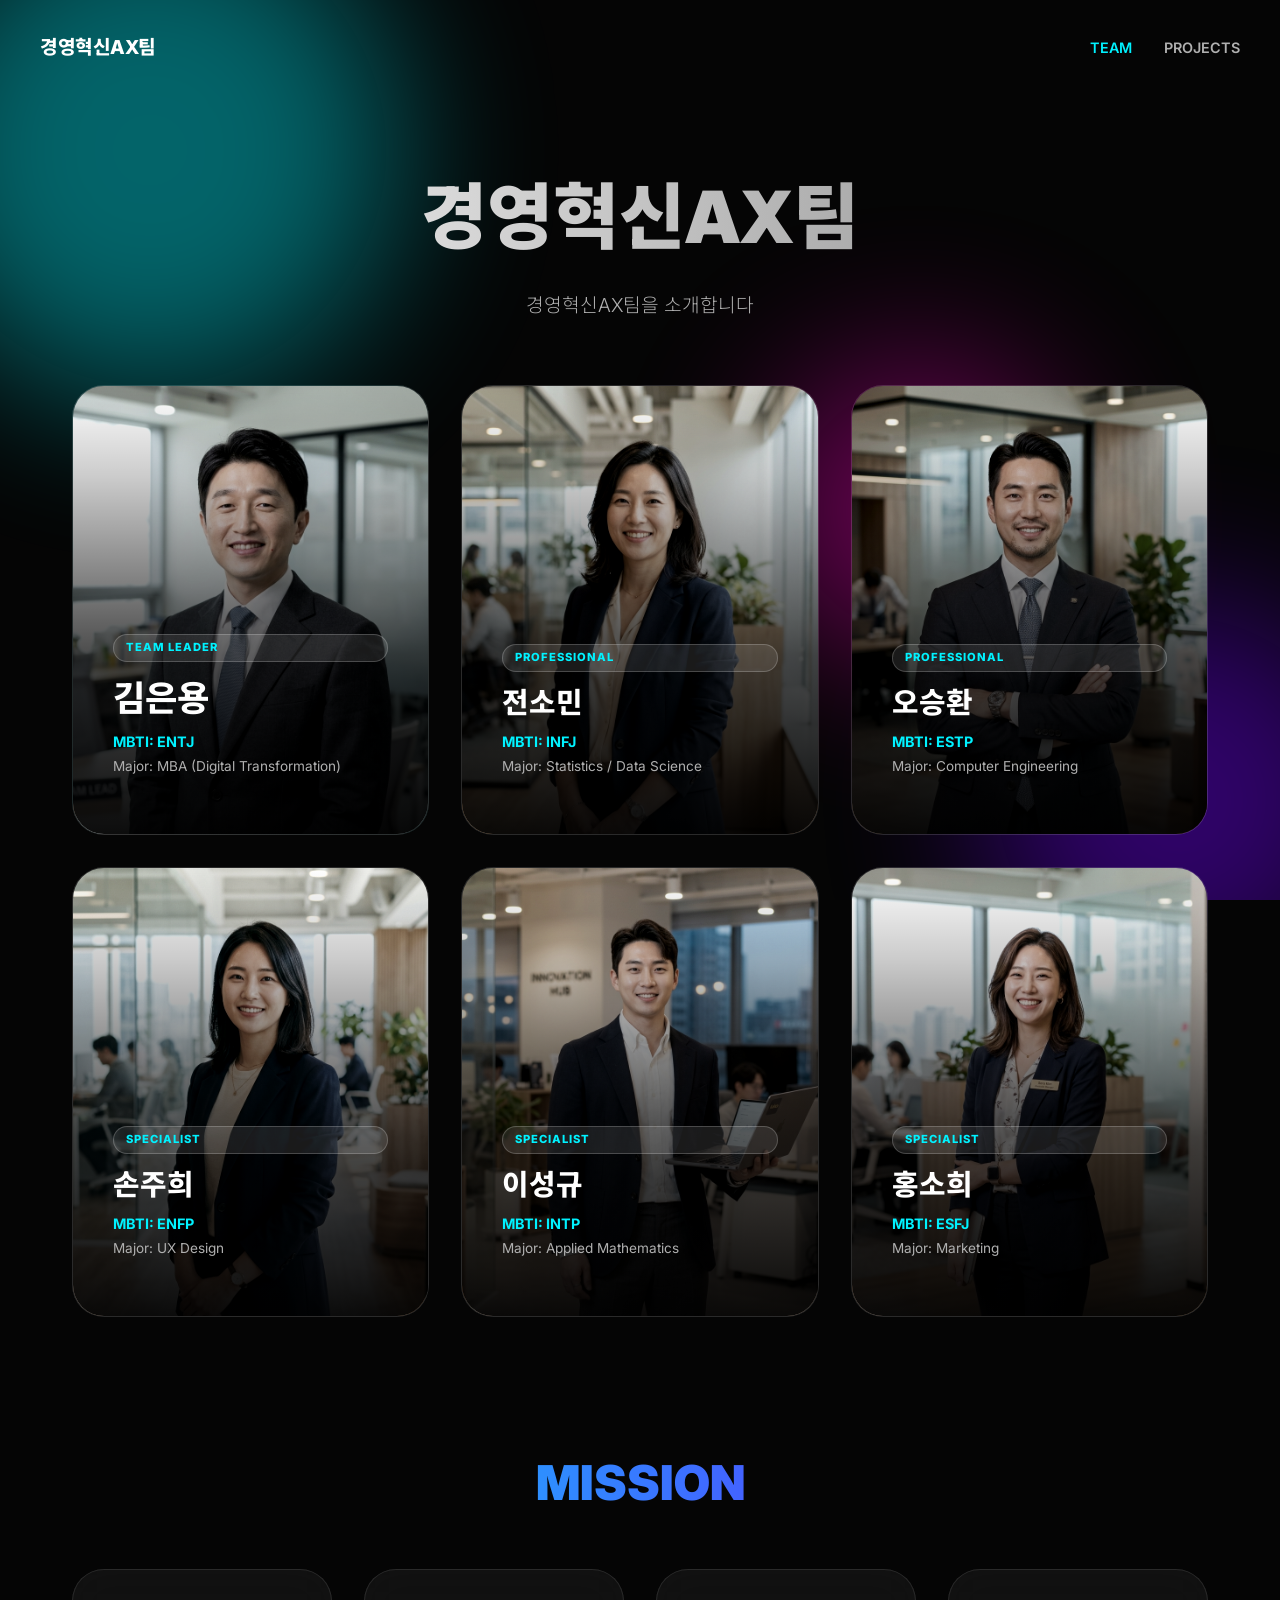
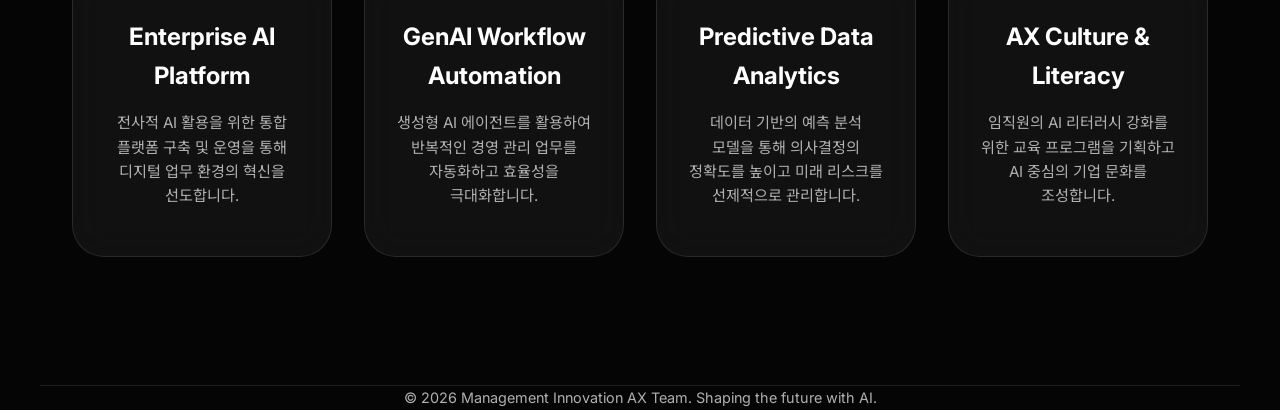
==== index.html @ 9d7d36ed "Initial commit: Team Introduction and Project Roadmap" ====
<!DOCTYPE html>
<html lang="ko">
<head>
    <meta charset="UTF-8">
    <meta name="viewport" content="width=device-width, initial-scale=1.0">
    <title>경영혁신AX팀 - Team Introduction</title>
    <link rel="stylesheet" href="style.css">
    <link rel="preconnect" href="https://fonts.googleapis.com">
    <link rel="preconnect" href="https://fonts.gstatic.com" crossorigin>
    <link href="https://fonts.googleapis.com/css2?family=Inter:wght@300;400;600;800&family=Noto+Sans+KR:wght@300;400;700;900&display=swap" rel="stylesheet">
</head>
<body>
    <div class="background-blobs">
        <div class="blob blob-1"></div>
        <div class="blob blob-2"></div>
        <div class="blob blob-3"></div>
    </div>

    <nav class="container nav-bar">
        <a href="index.html" class="nav-logo">경영혁신AX팀</a>
        <div class="nav-links">
            <a href="index.html" class="active">TEAM</a>
            <a href="projects.html">PROJECTS</a>
        </div>
    </nav>

    <header>
        <div class="container">
            <h1 class="glitch-text" data-text="경영혁신AX팀">경영혁신AX팀</h1>
            <p class="subtitle">경영혁신AX팀을 소개합니다</p>
        </div>
    </header>

    <main class="container">
        <section class="team-grid">
            <!-- Team Leader: 김은용 -->
            <div class="member-card leader" id="kim-eunyong">
                <div class="card-inner">
                    <div class="image-area">
                        <img src="assets/kim_eunyong.png" alt="김은용 팀장">
                    </div>
                    <div class="info-area">
                        <div class="badge">TEAM LEADER</div>
                        <h2>김은용</h2>
                        <p class="mbti">MBTI: ENTJ</p>
                        <p class="major">Major: MBA (Digital Transformation)</p>
                        <div class="projects">
                            <h3>AX Projects</h3>
                            <ul>
                                <li>AI Strategy Roadmap 2025</li>
                                <li>LLM-based Knowledge Management</li>
                                <li>Corporate AI Governance</li>
                            </ul>
                        </div>
                    </div>
                </div>
            </div>

            <!-- Member: 전소민 -->
            <div class="member-card manager" id="jeon_somin">
                <div class="card-inner">
                    <div class="image-area">
                        <img src="assets/jeon_somin.png" alt="전소민 책임">
                    </div>
                    <div class="info-area">
                        <div class="badge">PROFESSIONAL</div>
                        <h2>전소민</h2>
                        <p class="mbti">MBTI: INFJ</p>
                        <p class="major">Major: Statistics / Data Science</p>
                        <div class="projects">
                            <h3>AX Projects</h3>
                            <ul>
                                <li>Predictive Market Analytics</li>
                                <li>Supply Chain Optimization</li>
                                <li>Customer Churn Prediction</li>
                            </ul>
                        </div>
                    </div>
                </div>
            </div>

            <!-- Member: 오승환 -->
            <div class="member-card manager" id="oh_seunghwan">
                <div class="card-inner">
                    <div class="image-area">
                        <img src="assets/oh_seunghwan.png" alt="오승환 책임">
                    </div>
                    <div class="info-area">
                        <div class="badge">PROFESSIONAL</div>
                        <h2>오승환</h2>
                        <p class="mbti">MBTI: ESTP</p>
                        <p class="major">Major: Computer Engineering</p>
                        <div class="projects">
                            <h3>AX Projects</h3>
                            <ul>
                                <li>Smart Factory Edge AI</li>
                                <li>Computer Vision QA System</li>
                                <li>Multi-agent Robotic Coordination</li>
                            </ul>
                        </div>
                    </div>
                </div>
            </div>

            <!-- Member: 손주희 -->
            <div class="member-card associate" id="son_juhee">
                <div class="card-inner">
                    <div class="image-area">
                        <img src="assets/son_juhee.png" alt="손주희 선임">
                    </div>
                    <div class="info-area">
                        <div class="badge">SPECIALIST</div>
                        <h2>손주희</h2>
                        <p class="mbti">MBTI: ENFP</p>
                        <p class="major">Major: UX Design</p>
                        <div class="projects">
                            <h3>AX Projects</h3>
                            <ul>
                                <li>AI Assistant UX Design</li>
                                <li>Human-Centered AI Interface</li>
                                <li>Interactive Data Dashboard</li>
                            </ul>
                        </div>
                    </div>
                </div>
            </div>

            <!-- Member: 이성규 -->
            <div class="member-card associate" id="lee_seonggyu">
                <div class="card-inner">
                    <div class="image-area">
                        <img src="assets/lee_seonggyu.png" alt="이성규 선임">
                    </div>
                    <div class="info-area">
                        <div class="badge">SPECIALIST</div>
                        <h2>이성규</h2>
                        <p class="mbti">MBTI: INTP</p>
                        <p class="major">Major: Applied Mathematics</p>
                        <div class="projects">
                            <h3>AX Projects</h3>
                            <ul>
                                <li>RL for Resource Allocation</li>
                                <li>Risk Assessment Modeling</li>
                                <li>Algorithmic Trading AI</li>
                            </ul>
                        </div>
                    </div>
                </div>
            </div>

            <!-- Member: 홍소희 -->
            <div class="member-card associate" id="hong_sohee">
                <div class="card-inner">
                    <div class="image-area">
                        <img src="assets/hong_sohee.png" alt="홍소희 선임">
                    </div>
                    <div class="info-area">
                        <div class="badge">SPECIALIST</div>
                        <h2>홍소희</h2>
                        <p class="mbti">MBTI: ESFJ</p>
                        <p class="major">Major: Marketing</p>
                        <div class="projects">
                            <h3>AX Projects</h3>
                            <ul>
                                <li>Personalized Marketing AI</li>
                                <li>Sentiment Analysis Tool</li>
                                <li>Automated Engagement Bot</li>
                            </ul>
                        </div>
                    </div>
                </div>
            </div>
        </section>

        <section class="projects-section">
            <h2 class="section-title">MISSION</h2>
            <div class="projects-container">
                <div class="project-item">
                    <h3>Enterprise AI Platform</h3>
                    <p>전사적 AI 활용을 위한 통합 플랫폼 구축 및 운영을 통해 디지털 업무 환경의 혁신을 선도합니다.</p>
                </div>
                <div class="project-item">
                    <h3>GenAI Workflow Automation</h3>
                    <p>생성형 AI 에이전트를 활용하여 반복적인 경영 관리 업무를 자동화하고 효율성을 극대화합니다.</p>
                </div>
                <div class="project-item">
                    <h3>Predictive Data Analytics</h3>
                    <p>데이터 기반의 예측 분석 모델을 통해 의사결정의 정확도를 높이고 미래 리스크를 선제적으로 관리합니다.</p>
                </div>
                <div class="project-item">
                    <h3>AX Culture & Literacy</h3>
                    <p>임직원의 AI 리터러시 강화를 위한 교육 프로그램을 기획하고 AI 중심의 기업 문화를 조성합니다.</p>
                </div>
            </div>
        </section>
    </main>

    <footer class="container">
        <p>&copy; 2026 Management Innovation AX Team. Shaping the future with AI.</p>
    </footer>

    <script src="script.js"></script>
</body>
</html>
---- style.css ----
:root {
    --bg-color: #050505;
    --card-bg: rgba(255, 255, 255, 0.05);
    --card-border: rgba(255, 255, 255, 0.1);
    --accent-primary: #00f2ff;
    --accent-secondary: #7000ff;
    --text-main: #ffffff;
    --text-dim: #b0b0b0;
    --font-heading: 'Inter', 'Noto Sans KR', sans-serif;
    --font-body: 'Inter', 'Noto Sans KR', sans-serif;
    --glass-blur: 20px;
}

* {
    margin: 0;
    padding: 0;
    box-sizing: border-box;
}

body {
    background-color: var(--bg-color);
    color: var(--text-main);
    font-family: var(--font-body);
    line-height: 1.6;
    overflow-x: hidden;
    min-height: 100vh;
}

.container {
    max-width: 1200px;
    margin: 0 auto;
    padding: 0 2rem;
}

/* Background Blobs */
.background-blobs {
    position: fixed;
    top: 0;
    left: 0;
    width: 100%;
    height: 100%;
    z-index: -1;
    overflow: hidden;
}

.blob {
    position: absolute;
    border-radius: 50%;
    filter: blur(80px);
    opacity: 0.4;
    animation: move 20s infinite alternate;
}

.blob-1 {
    width: 500px;
    height: 500px;
    background: var(--accent-primary);
    top: -100px;
    left: -100px;
}

.blob-2 {
    width: 400px;
    height: 400px;
    background: var(--accent-secondary);
    bottom: -100px;
    right: -100px;
    animation-delay: -5s;
}

.blob-3 {
    width: 300px;
    height: 300px;
    background: #ff00c8;
    top: 40%;
    left: 60%;
    animation-delay: -10s;
}

@keyframes move {
    0% { transform: translate(0, 0) scale(1); }
    100% { transform: translate(100px, 100px) scale(1.2); }
}

/* Navigation */
.nav-bar {
    display: flex;
    justify-content: space-between;
    align-items: center;
    padding: 2rem 0;
}

.nav-logo {
    font-weight: 800;
    font-size: 1.2rem;
    color: #fff;
    text-decoration: none;
    letter-spacing: -0.5px;
}

.nav-links {
    display: flex;
    gap: 2rem;
}

.nav-links a {
    text-decoration: none;
    color: var(--text-dim);
    font-size: 0.9rem;
    font-weight: 600;
    transition: color 0.3s ease;
}

.nav-links a:hover, .nav-links a.active {
    color: var(--accent-primary);
}

/* Header */
header {
    padding: 4rem 0;
    text-align: center;
}

.glitch-text {
    font-size: 4.5rem;
    font-weight: 900;
    letter-spacing: 0;
    margin-bottom: 1rem;
    position: relative;
    background: linear-gradient(to right, #fff, #888);
    -webkit-background-clip: text;
    -webkit-text-fill-color: transparent;
}

.subtitle {
    font-size: 1.2rem;
    color: var(--text-dim);
    max-width: 600px;
    margin: 0 auto;
    font-weight: 300;
}

/* Team Grid - Bento Style */
.team-grid {
    display: grid;
    grid-template-columns: repeat(3, 1fr); /* 3 cards per row */
    grid-auto-rows: 450px; /* Fixed height for uniformity */
    gap: 2rem;
    margin-bottom: 8rem;
}

.member-card {
    background: var(--card-bg);
    border: 1px solid var(--card-border);
    border-radius: 32px;
    backdrop-filter: blur(var(--glass-blur));
    overflow: hidden;
    position: relative;
    transition: all 0.6s cubic-bezier(0.23, 1, 0.32, 1);
    cursor: pointer;
    grid-column: span 1; /* Each card takes 1 column in a 3-column grid */
    grid-row: span 1;
}

.member-card:hover {
    transform: translateY(-15px) scale(1.02);
    border-color: var(--accent-primary);
    box-shadow: 0 30px 60px rgba(0, 0, 0, 0.6);
}

.card-inner {
    height: 100%;
    display: flex;
    flex-direction: column;
}

/* Remove specific sizing classes to keep them uniform */
.leader, .manager, .associate {
    grid-column: span 1;
    grid-row: span 1;
}

.leader {
    background: linear-gradient(135deg, rgba(255, 255, 255, 0.1), rgba(0, 242, 255, 0.05));
}

/* Image Styling */
.image-area {
    width: 100%;
    height: 100%;
    position: absolute;
    top: 0;
    left: 0;
    z-index: 1;
    overflow: hidden;
}

.image-area img {
    width: 100%;
    height: 100%;
    object-fit: cover;
    object-position: center 20%; /* Keep faces in view */
    filter: grayscale(0.3) contrast(1.1);
    transition: transform 0.8s cubic-bezier(0.23, 1, 0.32, 1), filter 0.8s ease;
}

.member-card:hover .image-area img {
    transform: scale(1.1);
    filter: grayscale(0) contrast(1);
}

/* Info Styling */
.info-area {
    position: relative;
    z-index: 2;
    margin-top: auto;
    padding: 2.5rem;
    background: linear-gradient(to top, 
        rgba(0,0,0,0.95) 0%, 
        rgba(0,0,0,0.7) 40%, 
        rgba(0,0,0,0.2) 80%, 
        transparent 100%);
    width: 100%;
    display: flex;
    flex-direction: column;
    justify-content: flex-end;
    height: 100%;
    transition: transform 0.4s ease;
}

.badge {
    display: inline-block;
    padding: 4px 12px;
    background: rgba(255, 255, 255, 0.1);
    border: 1px solid rgba(255, 255, 255, 0.2);
    border-radius: 100px;
    font-size: 0.7rem;
    font-weight: 800;
    letter-spacing: 1px;
    margin-bottom: 0.5rem;
    color: var(--accent-primary);
}

h2 {
    font-size: 1.8rem;
    margin-bottom: 0.2rem;
    font-weight: 800;
}

.leader h2 {
    font-size: 2.2rem;
}

.mbti {
    font-size: 0.9rem;
    color: var(--accent-primary);
    font-weight: 700;
    margin-bottom: 0.2rem;
}

.major {
    font-size: 0.85rem;
    color: var(--text-dim);
    margin-bottom: 1rem;
}

.projects {
    max-height: 0;
    overflow: hidden;
    transition: all 0.6s cubic-bezier(0.23, 1, 0.32, 1);
    opacity: 0;
    transform: translateY(20px);
}

.member-card:hover .projects {
    max-height: 300px;
    opacity: 1;
    transform: translateY(0);
    margin-top: 1.5rem;
}

.projects h3 {
    font-size: 0.8rem;
    text-transform: uppercase;
    letter-spacing: 1px;
    margin-bottom: 0.5rem;
    color: rgba(255,255,255,0.5);
}

.projects ul {
    list-style: none;
}

.projects li {
    font-size: 0.85rem;
    margin-bottom: 0.3rem;
    position: relative;
    padding-left: 1rem;
}

.projects li::before {
    content: '→';
    position: absolute;
    left: 0;
    color: var(--accent-primary);
}

/* Footer */
footer {
    padding: 4rem 0;
    text-align: center;
    border-top: 1px solid var(--card-border);
}

footer p {
    color: var(--text-dim);
    font-size: 0.9rem;
}

/* Projects Section */
.projects-section {
    margin-bottom: 8rem;
    text-align: center;
}

.section-title {
    font-size: 3rem;
    font-weight: 900;
    margin-bottom: 3rem;
    background: linear-gradient(to right, var(--accent-primary), var(--accent-secondary));
    -webkit-background-clip: text;
    -webkit-text-fill-color: transparent;
}

.projects-container {
    display: grid;
    grid-template-columns: repeat(auto-fit, minmax(250px, 1fr));
    gap: 2rem;
}

.project-item {
    background: var(--card-bg);
    border: 1px solid var(--card-border);
    padding: 3rem 2rem;
    border-radius: 32px;
    backdrop-filter: blur(var(--glass-blur));
    transition: all 0.4s ease;
    opacity: 0;
    transform: translateY(30px);
}

.project-item.visible {
    opacity: 1;
    transform: translateY(0);
}

.project-item:hover {
    border-color: var(--accent-primary);
    background: rgba(255, 255, 255, 0.08);
}

.project-icon {
    font-size: 3rem;
    margin-bottom: 1.5rem;
}

.project-item h3 {
    font-size: 1.5rem;
    margin-bottom: 1rem;
    color: #fff;
}

.project-item p {
    color: var(--text-dim);
    font-size: 0.95rem;
    word-break: keep-all;
}

/* Animations */
.member-card {
    opacity: 0;
    transform: translateY(30px);
}

.member-card.visible {
    opacity: 1;
    transform: translateY(0);
}

/* Responsive */
@media (max-width: 1024px) {
    .team-grid {
        grid-template-columns: repeat(2, 1fr);
    }
}

@media (max-width: 650px) {
    .team-grid {
        grid-template-columns: 1fr;
        grid-auto-rows: auto;
    }
    .member-card {
        height: 500px;
    }
    .glitch-text {
        font-size: 2.5rem;
    }
}
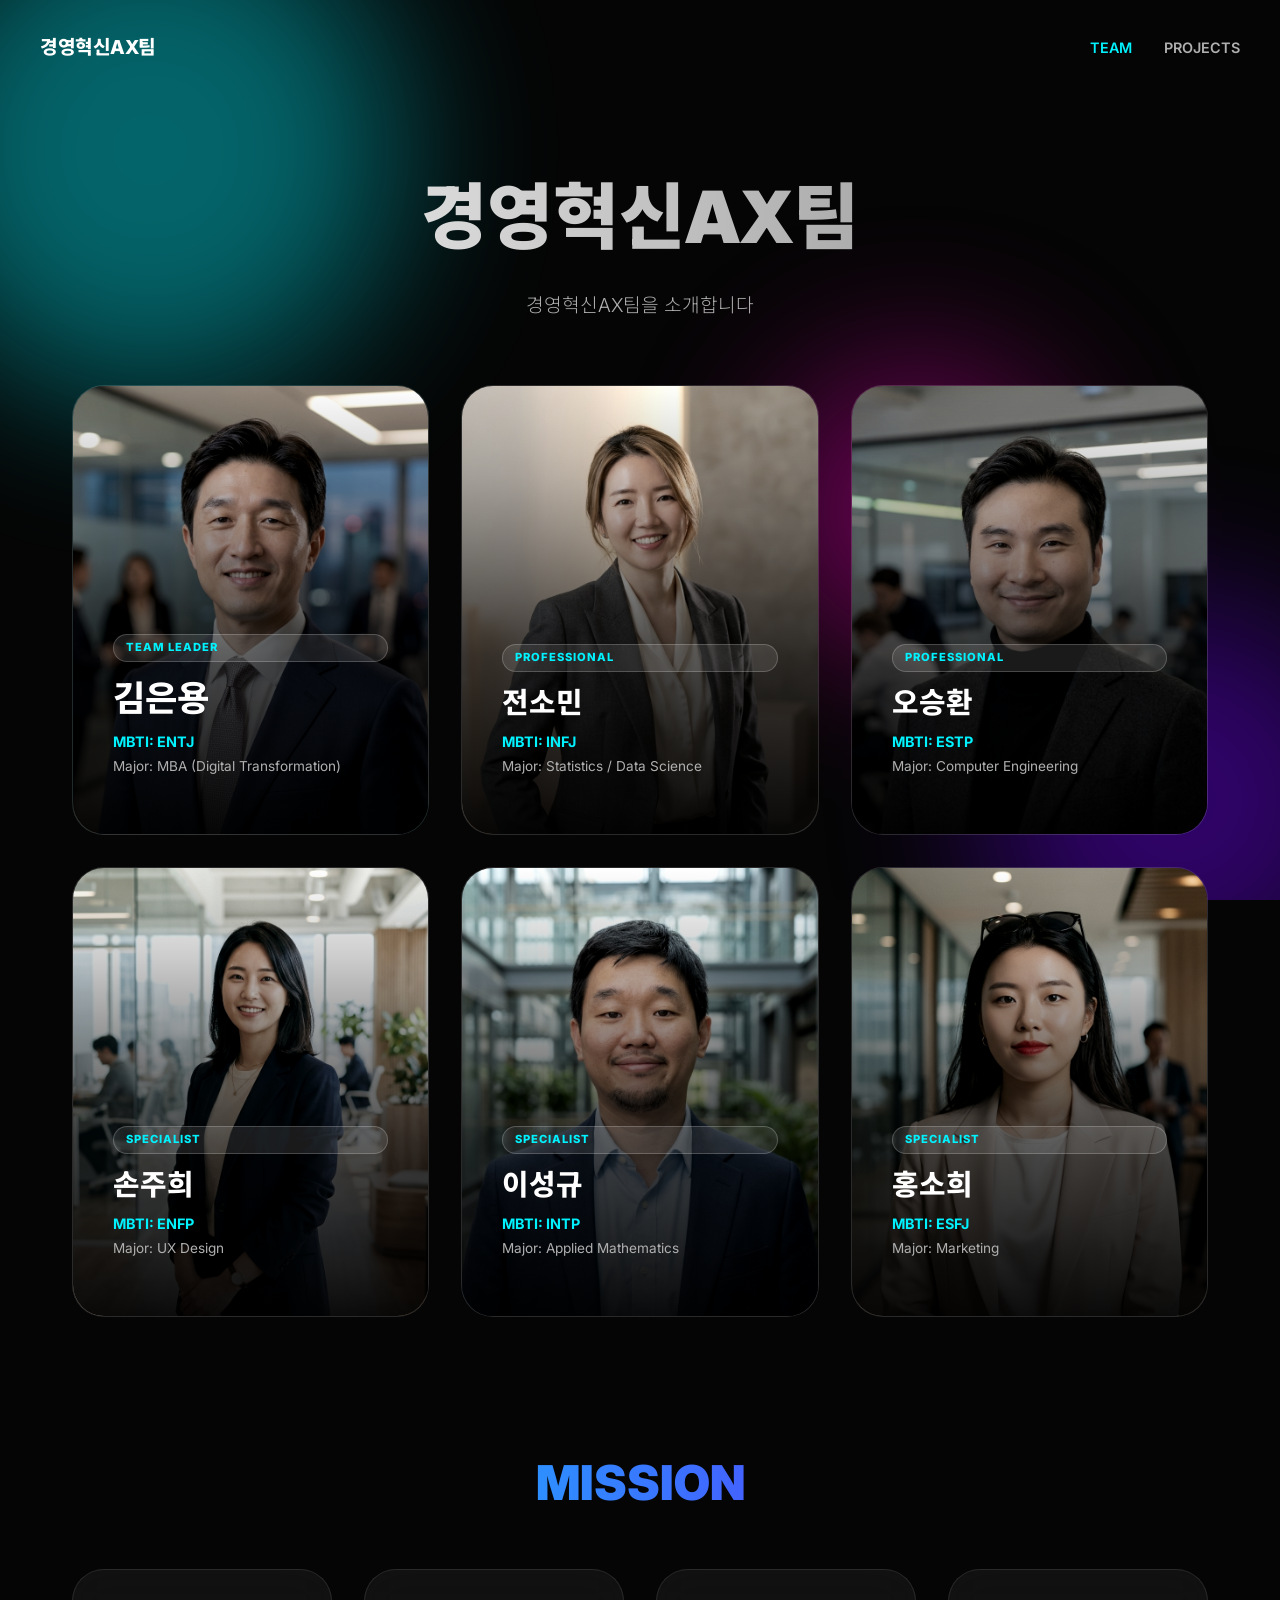
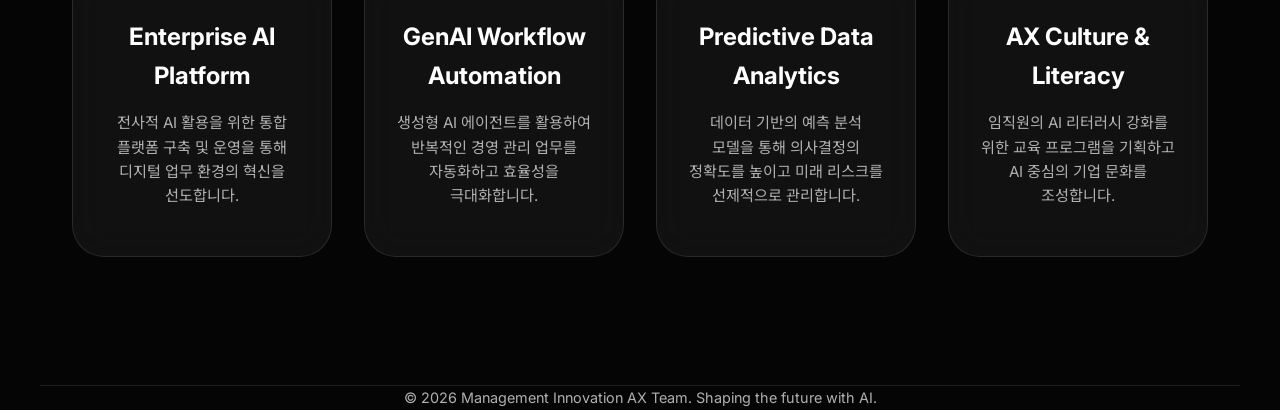
==== commit b915b1e6: "feat: add team member detailed modal and update professional profile portraits" ====
--- a/index.html
+++ b/index.html
@@ -199,6 +199,50 @@
         <p>&copy; 2026 Management Innovation AX Team. Shaping the future with AI.</p>
     </footer>
 
+    <!-- Team Detail Modal -->
+    <div id="teamModal" class="modal">
+        <div class="modal-overlay"></div>
+        <div class="modal-container team-modal-container">
+            <button class="close-btn">&times;</button>
+            <div class="modal-content team-modal-content">
+                <div class="modal-left">
+                    <div class="modal-image-wrapper">
+                        <img id="teamModalImg" src="" alt="Team Member">
+                    </div>
+                </div>
+                <div class="modal-right">
+                    <div class="modal-header">
+                        <span id="teamModalBadge" class="modal-badge">RANK</span>
+                        <h2 id="teamModalName">Member Name</h2>
+                        <p id="teamModalRole" class="modal-subtitle">Role</p>
+                    </div>
+                    <div class="modal-body">
+                        <div class="info-row">
+                            <span id="teamModalMbti" class="info-tag">MBTI: -</span>
+                            <span id="teamModalMajor" class="info-tag">Major: -</span>
+                        </div>
+                        <div class="detail-section">
+                            <h4>BIO / MISSION</h4>
+                            <p id="teamModalBio">Detailed bio goes here...</p>
+                        </div>
+                        <div class="detail-section">
+                            <h4>CORE STRENGTHS</h4>
+                            <div id="teamModalStrengths" class="strengths-grid">
+                                <!-- Strength tags will be injected here -->
+                            </div>
+                        </div>
+                        <div class="detail-section">
+                            <h4>AX PROJECTS</h4>
+                            <ul id="teamModalProjects" class="modal-project-list">
+                                <!-- Projects will be injected here -->
+                            </ul>
+                        </div>
+                    </div>
+                </div>
+            </div>
+        </div>
+    </div>
+
     <script src="script.js"></script>
 </body>
 </html>
--- a/style.css
+++ b/style.css
@@ -406,3 +406,222 @@
         font-size: 2.5rem;
     }
 }
+/* Modal Base */
+.modal {
+    position: fixed;
+    top: 0;
+    left: 0;
+    width: 100%;
+    height: 100%;
+    z-index: 1000;
+    display: none;
+    align-items: center;
+    justify-content: center;
+    padding: 2rem;
+}
+
+.modal.active {
+    display: flex;
+}
+
+.modal-overlay {
+    position: absolute;
+    top: 0;
+    left: 0;
+    width: 100%;
+    height: 100%;
+    background: rgba(0, 0, 0, 0.85);
+    backdrop-filter: blur(15px);
+}
+
+.modal-container {
+    position: relative;
+    background: rgba(20, 20, 20, 0.6);
+    border: 1px solid rgba(255, 255, 255, 0.1);
+    backdrop-filter: blur(30px);
+    border-radius: 40px;
+    width: 100%;
+    max-width: 1000px;
+    max-height: 90vh;
+    overflow: hidden;
+    z-index: 1001;
+    animation: modalIn 0.6s cubic-bezier(0.23, 1, 0.32, 1);
+}
+
+@keyframes modalIn {
+    from { opacity: 0; transform: translateY(40px) scale(0.98); }
+    to { opacity: 1; transform: translateY(0) scale(1); }
+}
+
+.close-btn {
+    position: absolute;
+    top: 2rem;
+    right: 2rem;
+    background: rgba(255, 255, 255, 0.1);
+    border: none;
+    color: #fff;
+    width: 40px;
+    height: 40px;
+    border-radius: 50%;
+    font-size: 1.5rem;
+    cursor: pointer;
+    z-index: 1002;
+    display: flex;
+    align-items: center;
+    justify-content: center;
+    transition: all 0.3s ease;
+}
+
+.close-btn:hover {
+    background: var(--accent-primary);
+    color: #000;
+    transform: rotate(90deg);
+}
+
+/* Team Modal Specific */
+.team-modal-content {
+    display: grid;
+    grid-template-columns: 400px 1fr;
+    height: 100%;
+    overflow: hidden;
+}
+
+.modal-left {
+    background: rgba(255, 255, 255, 0.03);
+    border-right: 1px solid rgba(255, 255, 255, 0.1);
+    display: flex;
+    align-items: center;
+    justify-content: center;
+    overflow: hidden;
+}
+
+.modal-image-wrapper {
+    width: 100%;
+    height: 100%;
+    position: relative;
+}
+
+.modal-image-wrapper img {
+    width: 100%;
+    height: 100%;
+    object-fit: cover;
+    object-position: center 20%;
+}
+
+.modal-right {
+    padding: 4rem;
+    overflow-y: auto;
+    background: linear-gradient(135deg, transparent, rgba(0, 242, 255, 0.02));
+}
+
+.modal-subtitle {
+    font-size: 1.2rem;
+    color: var(--accent-primary);
+    font-weight: 600;
+    margin-top: 0.5rem;
+}
+
+.info-row {
+    display: flex;
+    gap: 1rem;
+    margin-bottom: 3rem;
+}
+
+.info-tag {
+    padding: 6px 16px;
+    background: rgba(255, 255, 255, 0.05);
+    border: 1px solid rgba(255, 255, 255, 0.1);
+    border-radius: 100px;
+    font-size: 0.85rem;
+    font-weight: 600;
+    color: var(--text-dim);
+}
+
+.detail-section {
+    margin-bottom: 3rem;
+}
+
+.detail-section h4 {
+    font-size: 0.75rem;
+    letter-spacing: 2px;
+    color: rgba(255, 255, 255, 0.4);
+    margin-bottom: 1rem;
+    text-transform: uppercase;
+}
+
+.detail-section p {
+    font-size: 1.1rem;
+    line-height: 1.8;
+    color: #eee;
+    word-break: keep-all;
+}
+
+.strengths-grid {
+    display: flex;
+    flex-wrap: wrap;
+    gap: 0.8rem;
+}
+
+.strength-tag {
+    padding: 8px 20px;
+    background: linear-gradient(135deg, rgba(0, 242, 255, 0.1), rgba(112, 0, 255, 0.1));
+    border: 1px solid rgba(0, 242, 255, 0.2);
+    border-radius: 12px;
+    font-size: 0.9rem;
+    font-weight: 700;
+    color: var(--accent-primary);
+}
+
+.modal-project-list {
+    list-style: none;
+}
+
+.modal-project-list li {
+    padding: 1rem;
+    background: rgba(255, 255, 255, 0.03);
+    border-left: 3px solid var(--accent-primary);
+    border-radius: 0 12px 12px 0;
+    margin-bottom: 0.8rem;
+    font-size: 1rem;
+    color: #fff;
+    transition: all 0.3s ease;
+}
+
+.modal-project-list li:hover {
+    background: rgba(255, 255, 255, 0.08);
+    transform: translateX(5px);
+}
+
+/* Responsive Modal */
+@media (max-width: 900px) {
+    .team-modal-content {
+        grid-template-columns: 1fr;
+    }
+    .modal-left {
+        height: 300px;
+        border-right: none;
+        border-bottom: 1px solid rgba(255, 255, 255, 0.1);
+    }
+    .modal-right {
+        padding: 2.5rem;
+    }
+    .modal-container {
+        max-width: 500px;
+    }
+}
+
+@media (max-width: 500px) {
+    .modal {
+        padding: 1rem;
+    }
+    .modal-container {
+        border-radius: 30px;
+    }
+    .modal-header h2 {
+        font-size: 2rem;
+    }
+    .close-btn {
+        top: 1rem;
+        right: 1rem;
+    }
+}
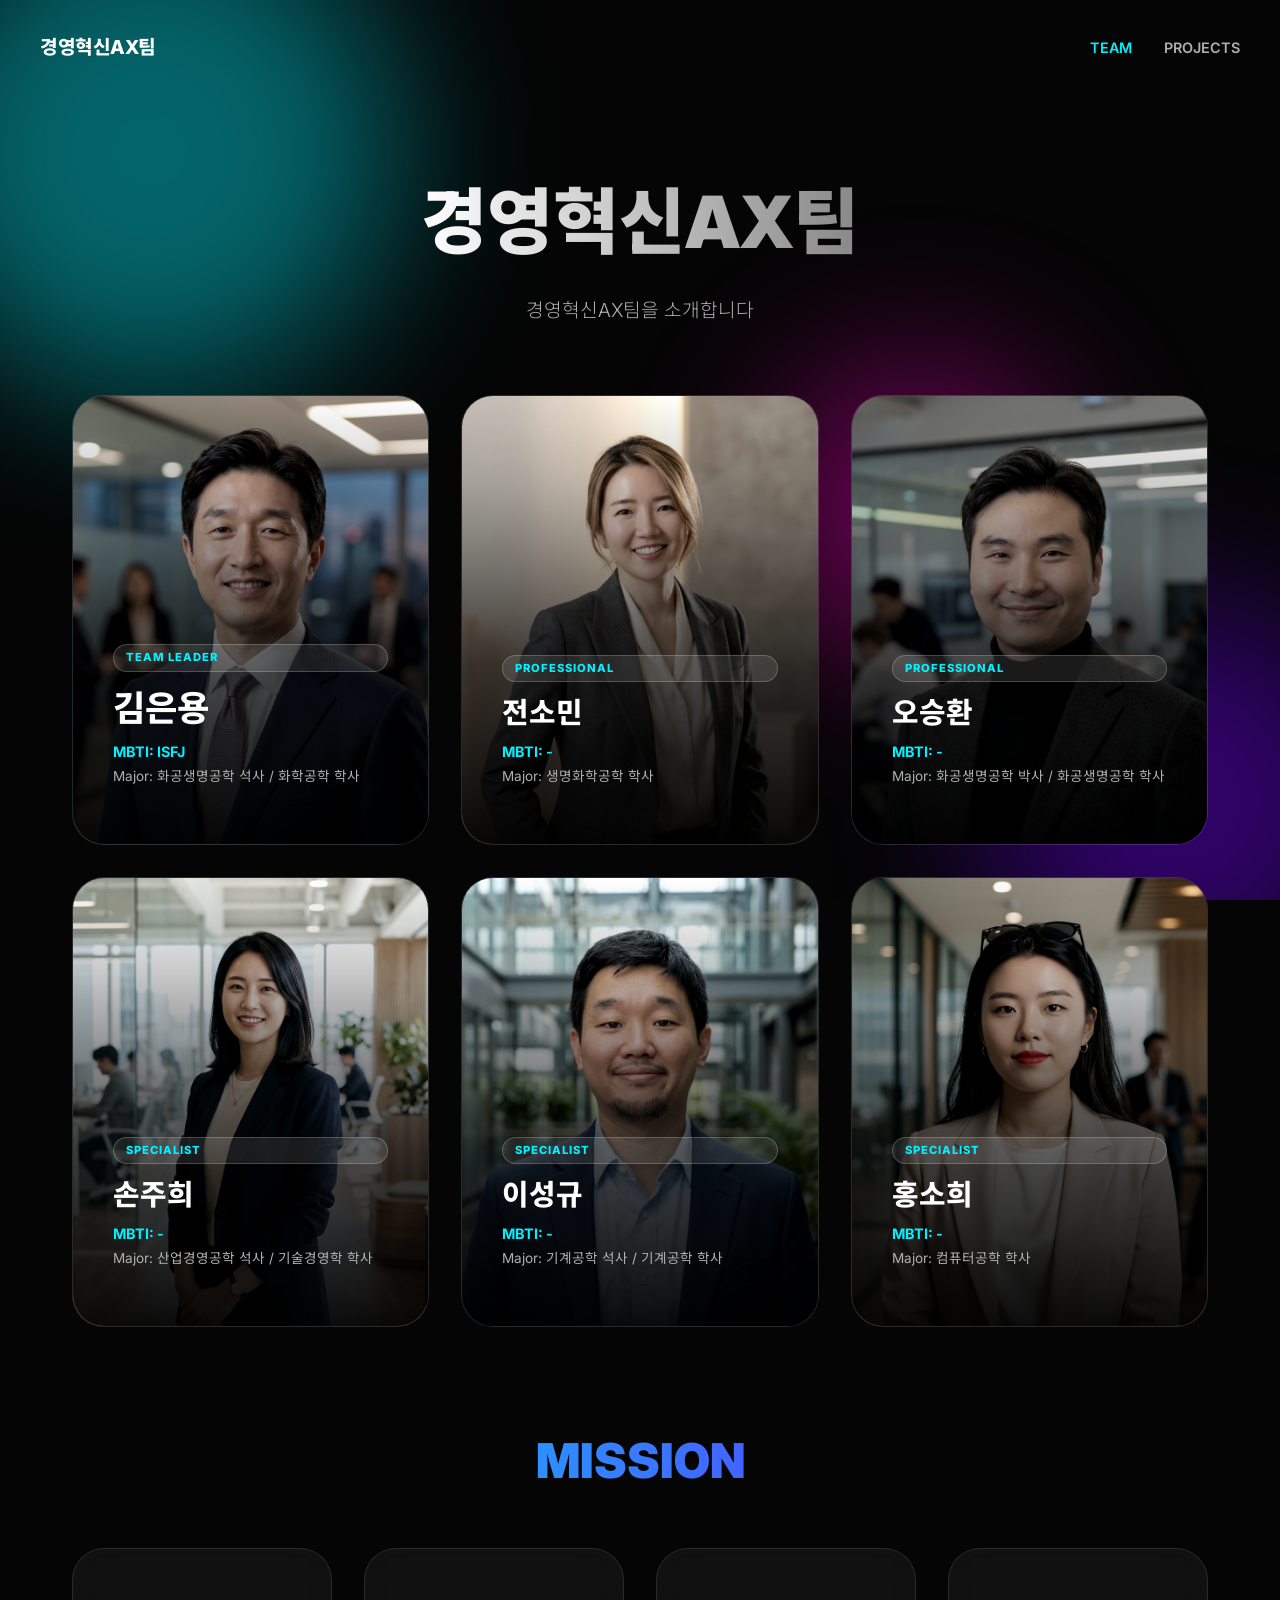
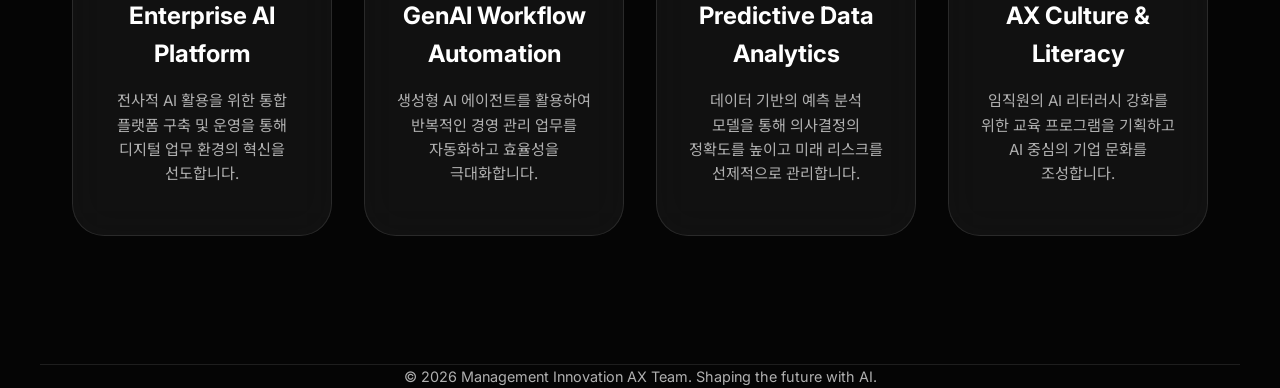
==== commit 7ee6fc16: "Refine team data, restructure project categories, and adjust layout" ====
--- a/index.html
+++ b/index.html
@@ -42,14 +42,14 @@
                     <div class="info-area">
                         <div class="badge">TEAM LEADER</div>
                         <h2>김은용</h2>
-                        <p class="mbti">MBTI: ENTJ</p>
-                        <p class="major">Major: MBA (Digital Transformation)</p>
-                        <div class="projects">
-                            <h3>AX Projects</h3>
-                            <ul>
-                                <li>AI Strategy Roadmap 2025</li>
-                                <li>LLM-based Knowledge Management</li>
-                                <li>Corporate AI Governance</li>
+                        <p class="mbti">MBTI: ISFJ</p>
+                        <p class="major">Major: 화공생명공학 석사 / 화학공학 학사</p>
+                        <div class="projects">
+                            <h3>AX Projects</h3>
+                            <ul>
+                                <li>생산·공급 계획 최적화 시스템</li>
+                                <li>타겟 코스팅 기반 원가 분석</li>
+                                <li>수요/공급 예측 모델링</li>
                             </ul>
                         </div>
                     </div>
@@ -65,14 +65,14 @@
                     <div class="info-area">
                         <div class="badge">PROFESSIONAL</div>
                         <h2>전소민</h2>
-                        <p class="mbti">MBTI: INFJ</p>
-                        <p class="major">Major: Statistics / Data Science</p>
-                        <div class="projects">
-                            <h3>AX Projects</h3>
-                            <ul>
-                                <li>Predictive Market Analytics</li>
-                                <li>Supply Chain Optimization</li>
-                                <li>Customer Churn Prediction</li>
+                        <p class="mbti">MBTI: -</p>
+                        <p class="major">Major: 생명화학공학 학사</p>
+                        <div class="projects">
+                            <h3>AX Projects</h3>
+                            <ul>
+                                <li>제조 공정 스케줄링 최적화</li>
+                                <li>생산 제품 품질 예측</li>
+                                <li>센서 데이터 신뢰성 확보</li>
                             </ul>
                         </div>
                     </div>
@@ -88,14 +88,14 @@
                     <div class="info-area">
                         <div class="badge">PROFESSIONAL</div>
                         <h2>오승환</h2>
-                        <p class="mbti">MBTI: ESTP</p>
-                        <p class="major">Major: Computer Engineering</p>
-                        <div class="projects">
-                            <h3>AX Projects</h3>
-                            <ul>
-                                <li>Smart Factory Edge AI</li>
-                                <li>Computer Vision QA System</li>
-                                <li>Multi-agent Robotic Coordination</li>
+                        <p class="mbti">MBTI: -</p>
+                        <p class="major">Major: 화공생명공학 박사 / 화공생명공학 학사</p>
+                        <div class="projects">
+                            <h3>AX Projects</h3>
+                            <ul>
+                                <li>석유화학 설비 예지보전</li>
+                                <li>생명과학 수율 예측</li>
+                                <li>원심 분리 공정 사전 이상 진단</li>
                             </ul>
                         </div>
                     </div>
@@ -111,14 +111,14 @@
                     <div class="info-area">
                         <div class="badge">SPECIALIST</div>
                         <h2>손주희</h2>
-                        <p class="mbti">MBTI: ENFP</p>
-                        <p class="major">Major: UX Design</p>
-                        <div class="projects">
-                            <h3>AX Projects</h3>
-                            <ul>
-                                <li>AI Assistant UX Design</li>
-                                <li>Human-Centered AI Interface</li>
-                                <li>Interactive Data Dashboard</li>
+                        <p class="mbti">MBTI: -</p>
+                        <p class="major">Major: 산업경영공학 석사 / 기술경영학 학사</p>
+                        <div class="projects">
+                            <h3>AX Projects</h3>
+                            <ul>
+                                <li>납사/PVC 가격 예측</li>
+                                <li>설비 이상 감지 및 불량률 관리</li>
+                                <li>임상 데이터 모형화</li>
                             </ul>
                         </div>
                     </div>
@@ -134,14 +134,14 @@
                     <div class="info-area">
                         <div class="badge">SPECIALIST</div>
                         <h2>이성규</h2>
-                        <p class="mbti">MBTI: INTP</p>
-                        <p class="major">Major: Applied Mathematics</p>
-                        <div class="projects">
-                            <h3>AX Projects</h3>
-                            <ul>
-                                <li>RL for Resource Allocation</li>
-                                <li>Risk Assessment Modeling</li>
-                                <li>Algorithmic Trading AI</li>
+                        <p class="mbti">MBTI: -</p>
+                        <p class="major">Major: 기계공학 석사 / 기계공학 학사</p>
+                        <div class="projects">
+                            <h3>AX Projects</h3>
+                            <ul>
+                                <li>공정 데이터 기반 AI 서비스</li>
+                                <li>DX 웹 서비스 배포</li>
+                                <li>물리적 특성 반영 AI 모델링</li>
                             </ul>
                         </div>
                     </div>
@@ -157,14 +157,14 @@
                     <div class="info-area">
                         <div class="badge">SPECIALIST</div>
                         <h2>홍소희</h2>
-                        <p class="mbti">MBTI: ESFJ</p>
-                        <p class="major">Major: Marketing</p>
-                        <div class="projects">
-                            <h3>AX Projects</h3>
-                            <ul>
-                                <li>Personalized Marketing AI</li>
-                                <li>Sentiment Analysis Tool</li>
-                                <li>Automated Engagement Bot</li>
+                        <p class="mbti">MBTI: -</p>
+                        <p class="major">Major: 컴퓨터공학 학사</p>
+                        <div class="projects">
+                            <h3>AX Projects</h3>
+                            <ul>
+                                <li>NCC AI 스케줄러</li>
+                                <li>제품 품질 예측 모델</li>
+                                <li>CS AI Assistant</li>
                             </ul>
                         </div>
                     </div>
--- a/style.css
+++ b/style.css
@@ -119,6 +119,10 @@
 header {
     padding: 4rem 0;
     text-align: center;
+    min-height: 300px; /* Stabilize header height for longer descriptions */
+    display: flex;
+    flex-direction: column;
+    justify-content: center;
 }
 
 .glitch-text {
@@ -146,7 +150,7 @@
     grid-template-columns: repeat(3, 1fr); /* 3 cards per row */
     grid-auto-rows: 450px; /* Fixed height for uniformity */
     gap: 2rem;
-    margin-bottom: 8rem;
+    margin-bottom: 6rem;
 }
 
 .member-card {
@@ -388,13 +392,13 @@
 }
 
 /* Responsive */
-@media (max-width: 1024px) {
+@media (max-width: 1100px) {
     .team-grid {
         grid-template-columns: repeat(2, 1fr);
     }
 }
 
-@media (max-width: 650px) {
+@media (max-width: 768px) {
     .team-grid {
         grid-template-columns: 1fr;
         grid-auto-rows: auto;
@@ -403,7 +407,7 @@
         height: 500px;
     }
     .glitch-text {
-        font-size: 2.5rem;
+        font-size: 3rem;
     }
 }
 /* Modal Base */
